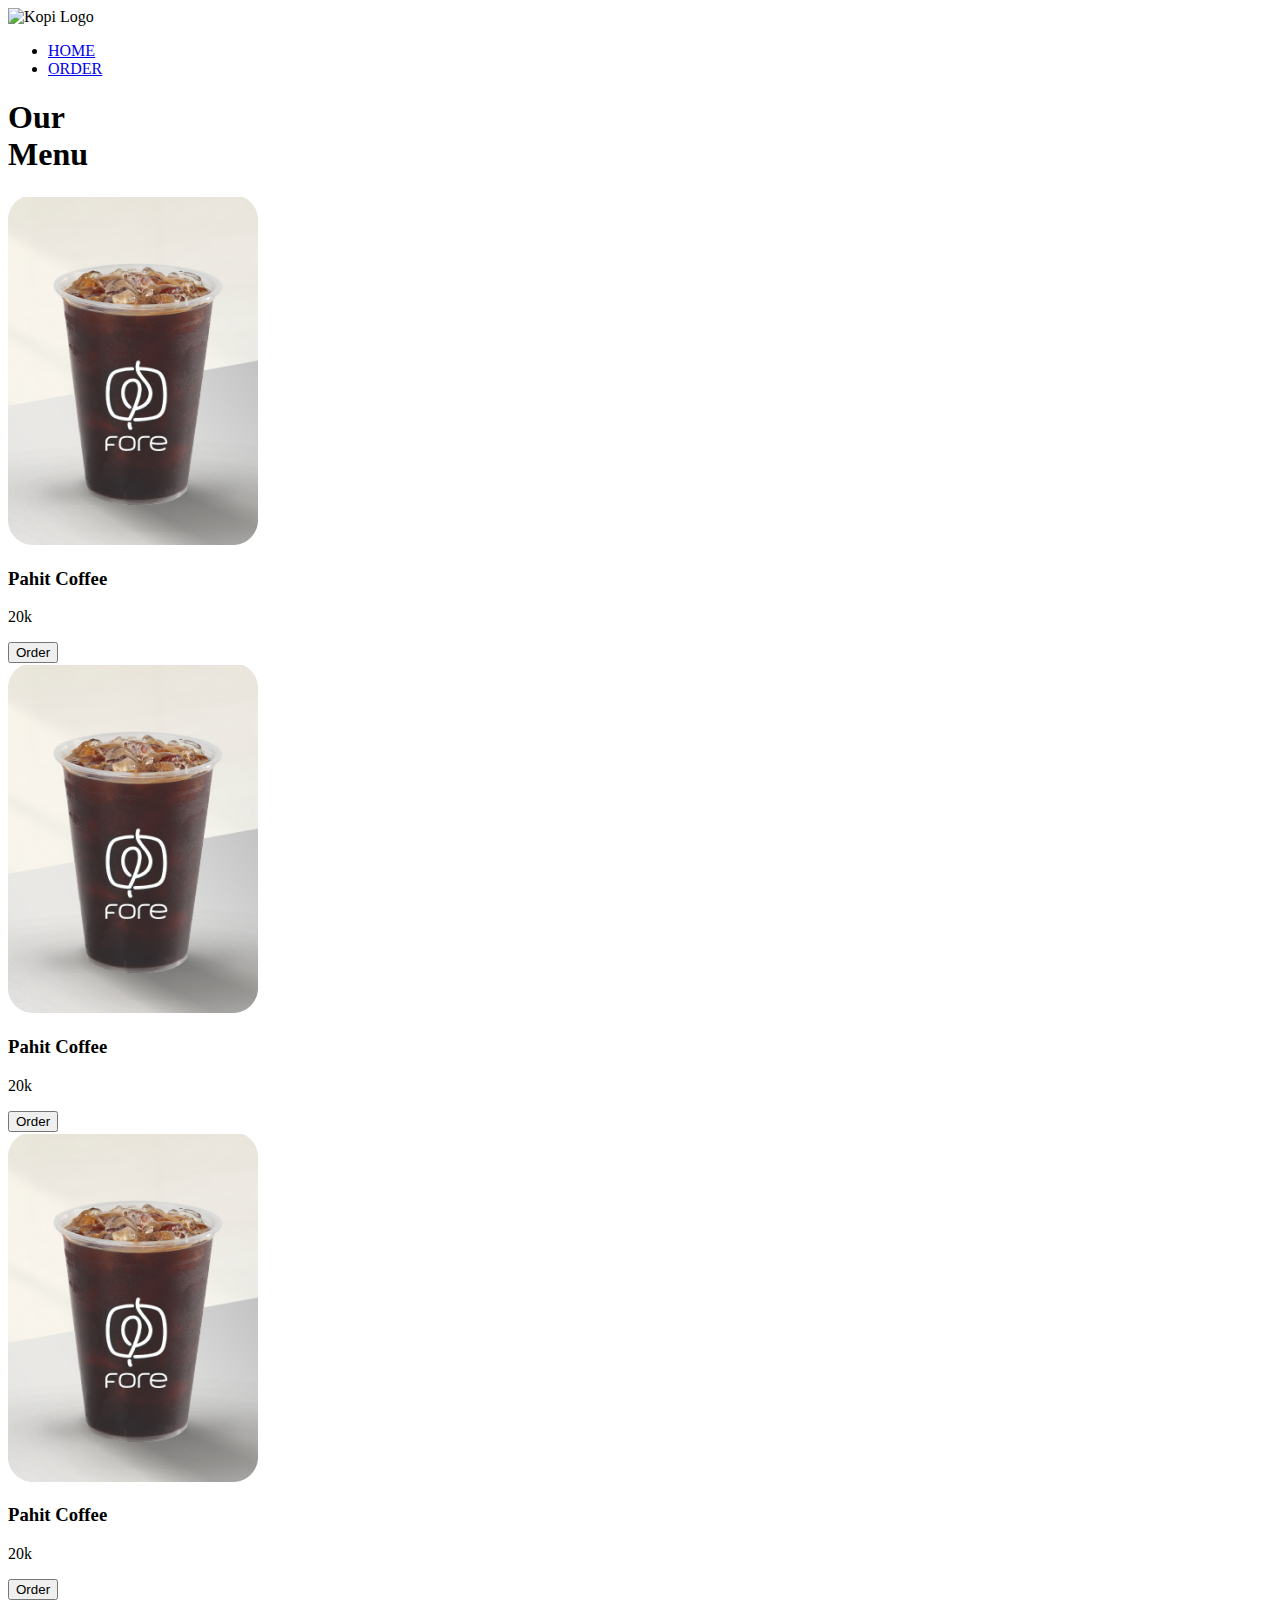
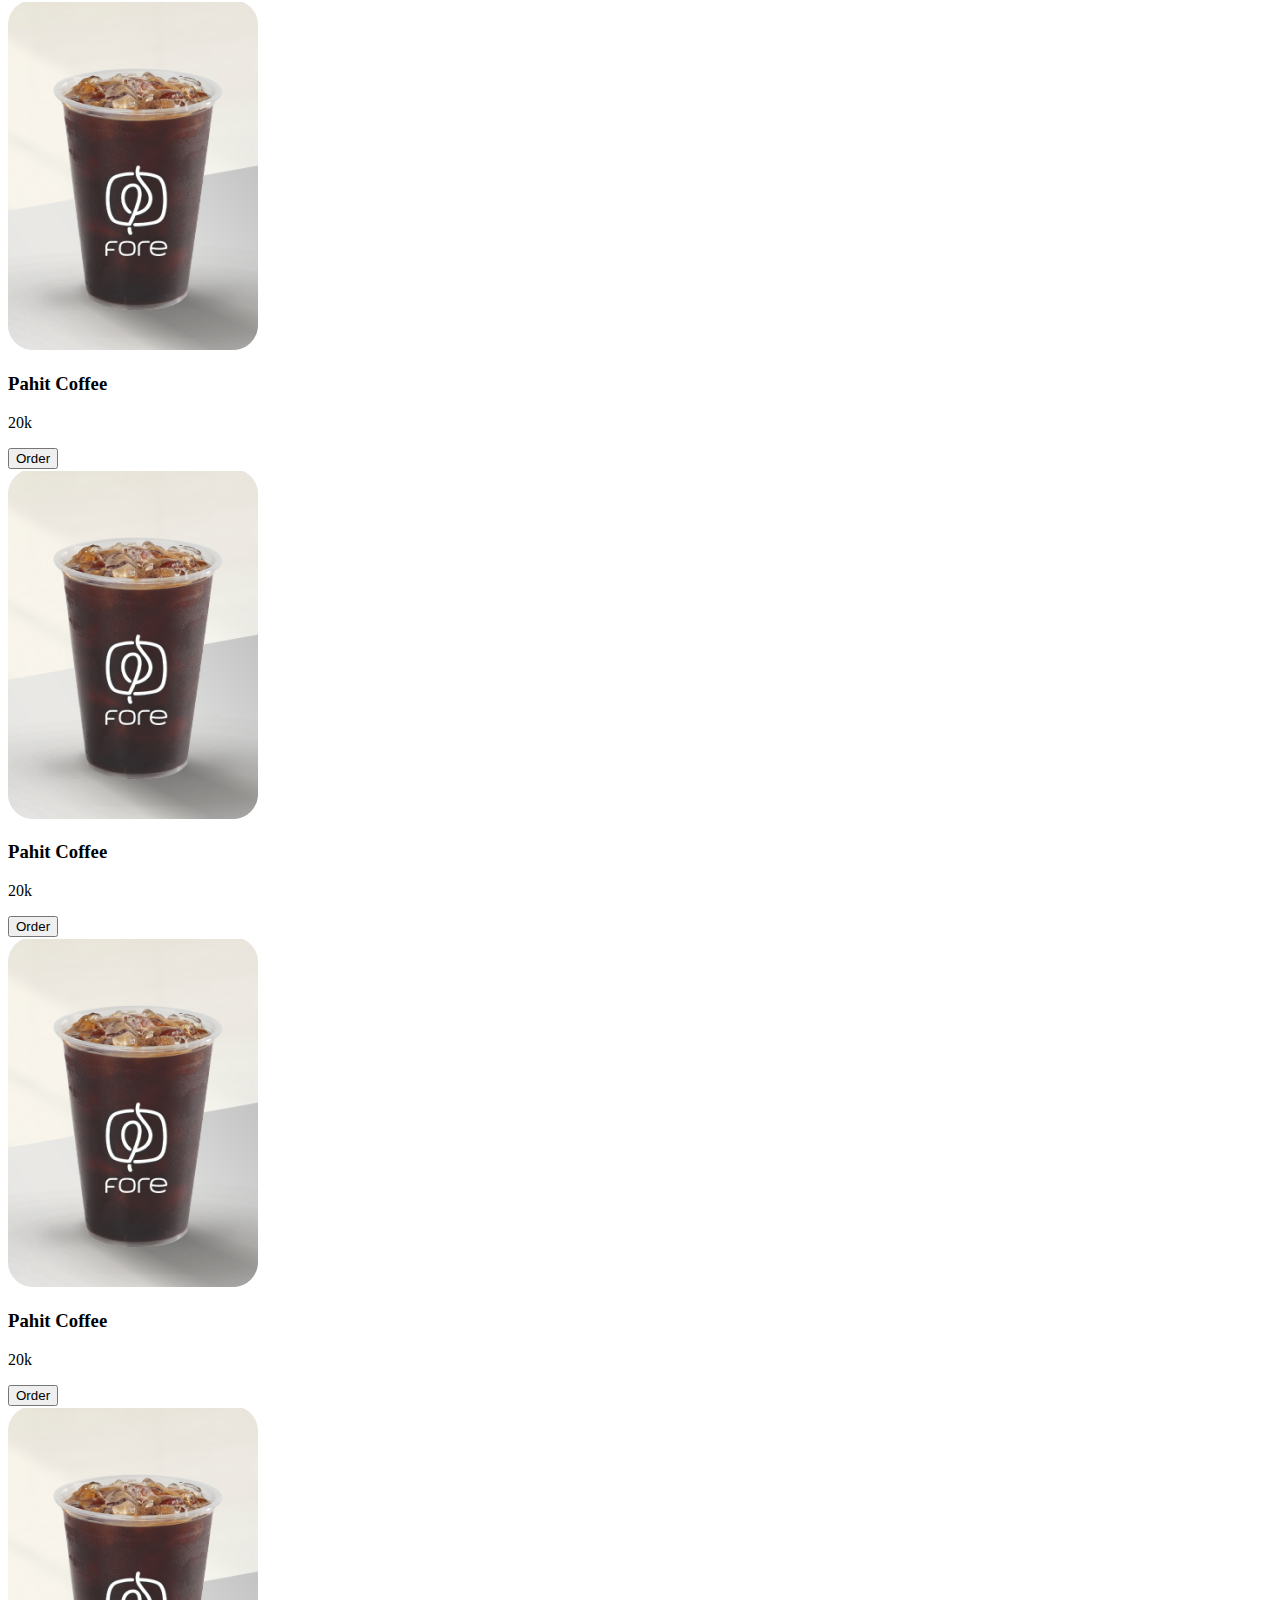
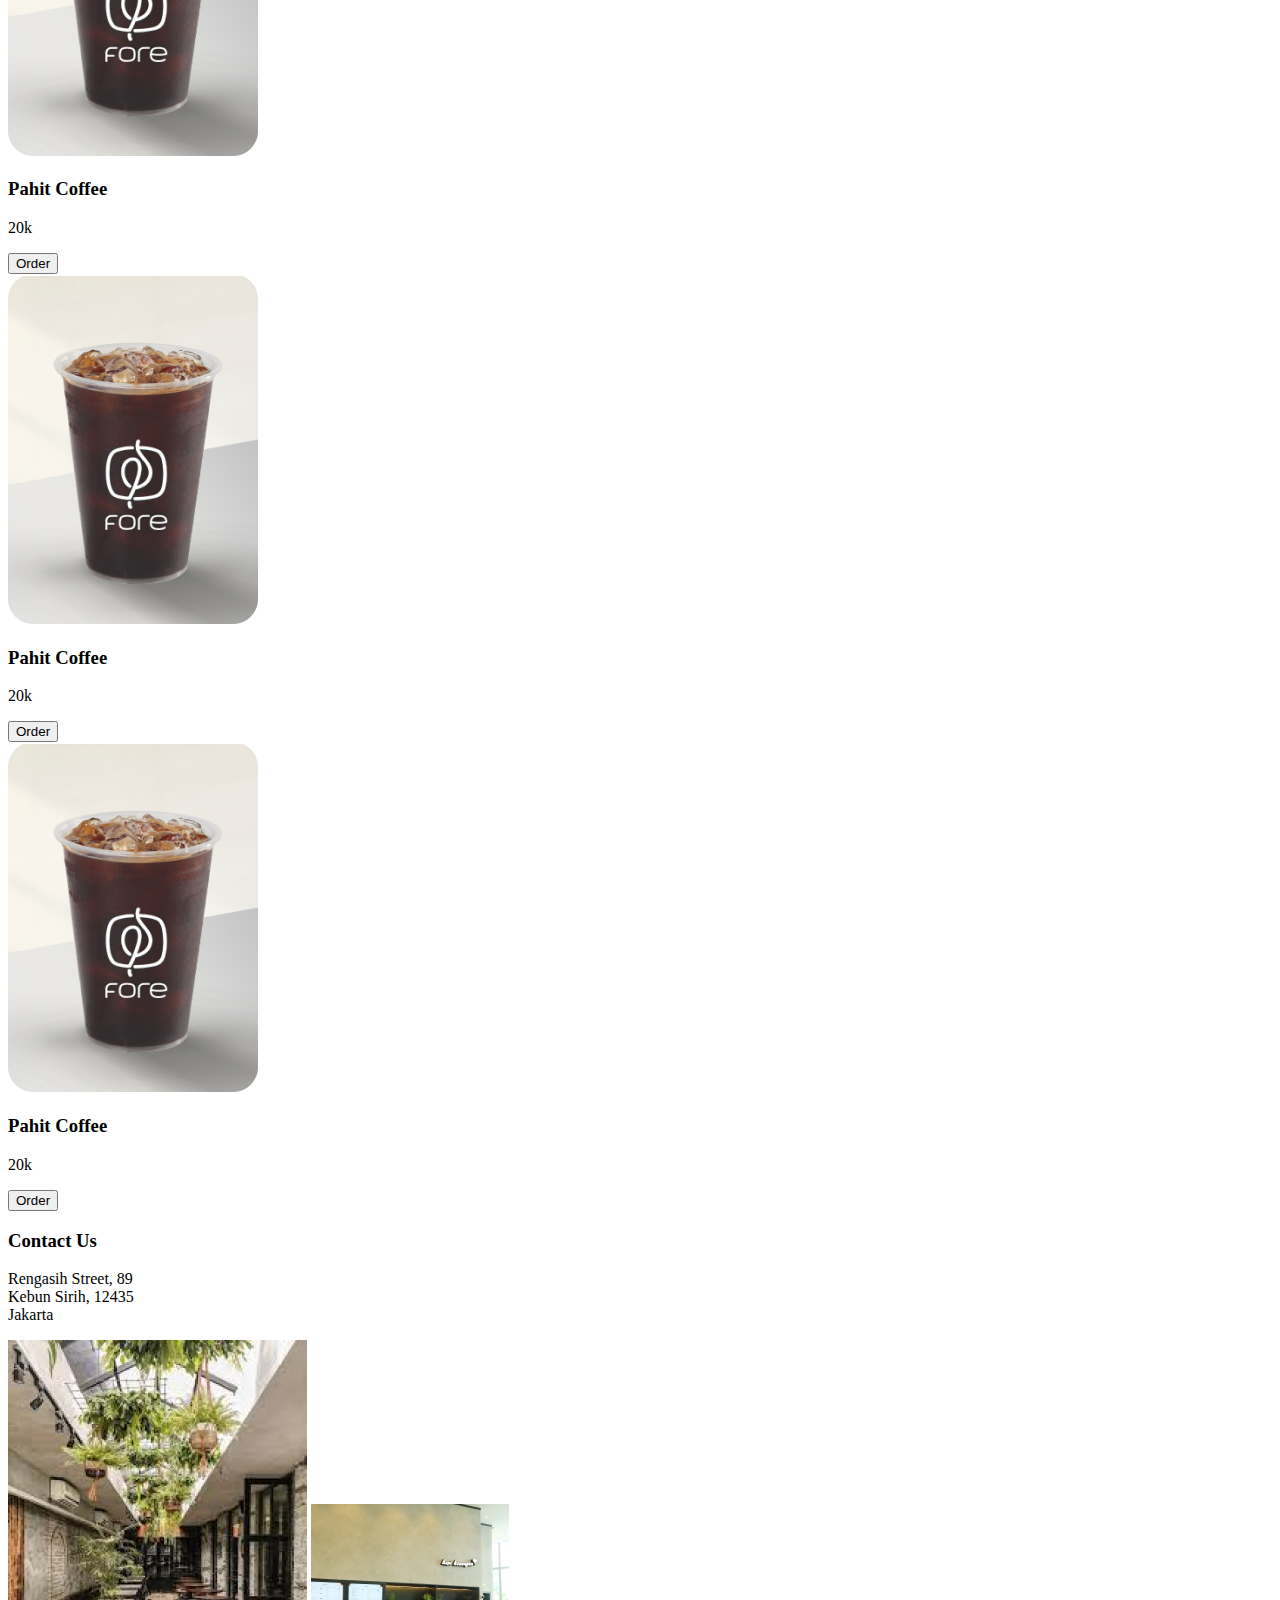
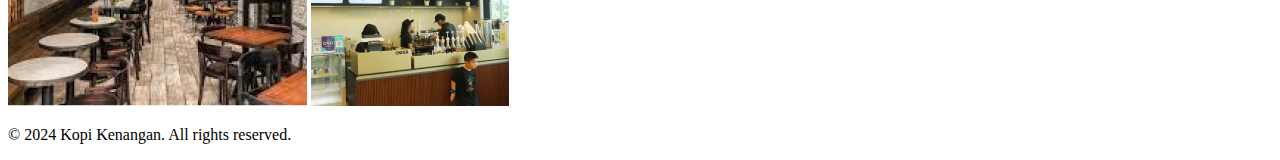
==== catalog.html @ 4f4ee63d "Update catalog.html" ====
<!DOCTYPE html>
<html lang="en">
<head>
    <meta charset="UTF-8">
    <meta name="viewport" content="width=device-width, initial-scale=1.0">
    <title>Menu Kopi Kenangan Pemweb</title>
    <link rel="stylesheet" href="styles2.css">
</head>
<body>
    <header>
        <nav>
            <div class="logo">
                <img src="asset/coffeeSeed.png" alt="Kopi Logo">
            </div>
            <ul>
                <li><a href="index.html">HOME</a></li>
                <li><a href="order.html">ORDER</a></li>
            </ul>
        </nav>
    </header>
    <div class="bar" id="headerBar"></div>
    <h1>Our <br>Menu</br></h1>

    <section class="menu"></section>
        <div class="menu-items">
            <div class="menu-card">
                <img src="asset/coffee1.png" alt="Pahit Coffee">
                <h3>Pahit Coffee</h3>
                <p>20k</p>
                <button>Order</button>
            </div>
            <div class="menu-card">
                <img src="asset/coffee1.png" alt="Pahit Coffee">
                <h3>Pahit Coffee</h3>
                <p>20k</p>
                <button>Order</button>
            </div>
            <div class="menu-card">
                <img src="asset/coffee1.png" alt="Pahit Coffee">
                <h3>Pahit Coffee</h3>
                <p>20k</p>
                <button>Order</button>
            </div>
        </div>
    </section>

    <section class="menu"></section>
        <div class="menu-items">
            <div class="menu-card">
                <img src="asset/coffee1.png" alt="Pahit Coffee">
                <h3>Pahit Coffee</h3>
                <p>20k</p>
                <button>Order</button>
            </div>
            <div class="menu-card">
                <img src="asset/coffee1.png" alt="Pahit Coffee">
                <h3>Pahit Coffee</h3>
                <p>20k</p>
                <button>Order</button>
            </div>
            <div class="menu-card">
                <img src="asset/coffee1.png" alt="Pahit Coffee">
                <h3>Pahit Coffee</h3>
                <p>20k</p>
                <button>Order</button>
            </div>
        </div>
    </section>

    <section class="menu"></section>
        <div class="menu-items">
            <div class="menu-card">
                <img src="asset/coffee1.png" alt="Pahit Coffee">
                <h3>Pahit Coffee</h3>
                <p>20k</p>
                <button>Order</button>
            </div>
            <div class="menu-card">
                <img src="asset/coffee1.png" alt="Pahit Coffee">
                <h3>Pahit Coffee</h3>
                <p>20k</p>
                <button>Order</button>
            </div>
            <div class="menu-card">
                <img src="asset/coffee1.png" alt="Pahit Coffee">
                <h3>Pahit Coffee</h3>
                <p>20k</p>
                <button>Order</button>
            </div>
        </div>
    </section>

    <section class="contact">
        <div class="contact-info">
            <h3>Contact Us</h3>
            <p>Rengasih Street, 89<br>Kebun Sirih, 12435<br>Jakarta</p>
        </div>
        <div class="contact-images">
            <img src="asset/storePic1.png" alt="Coffee Shop">
            <img src="asset/storePic2.png" alt="Coffee Shop Interior">
        </div>
    </section>

    <footer>
        <p>© 2024 Kopi Kenangan. All rights reserved.</p>
    </footer>
</body>
</html>
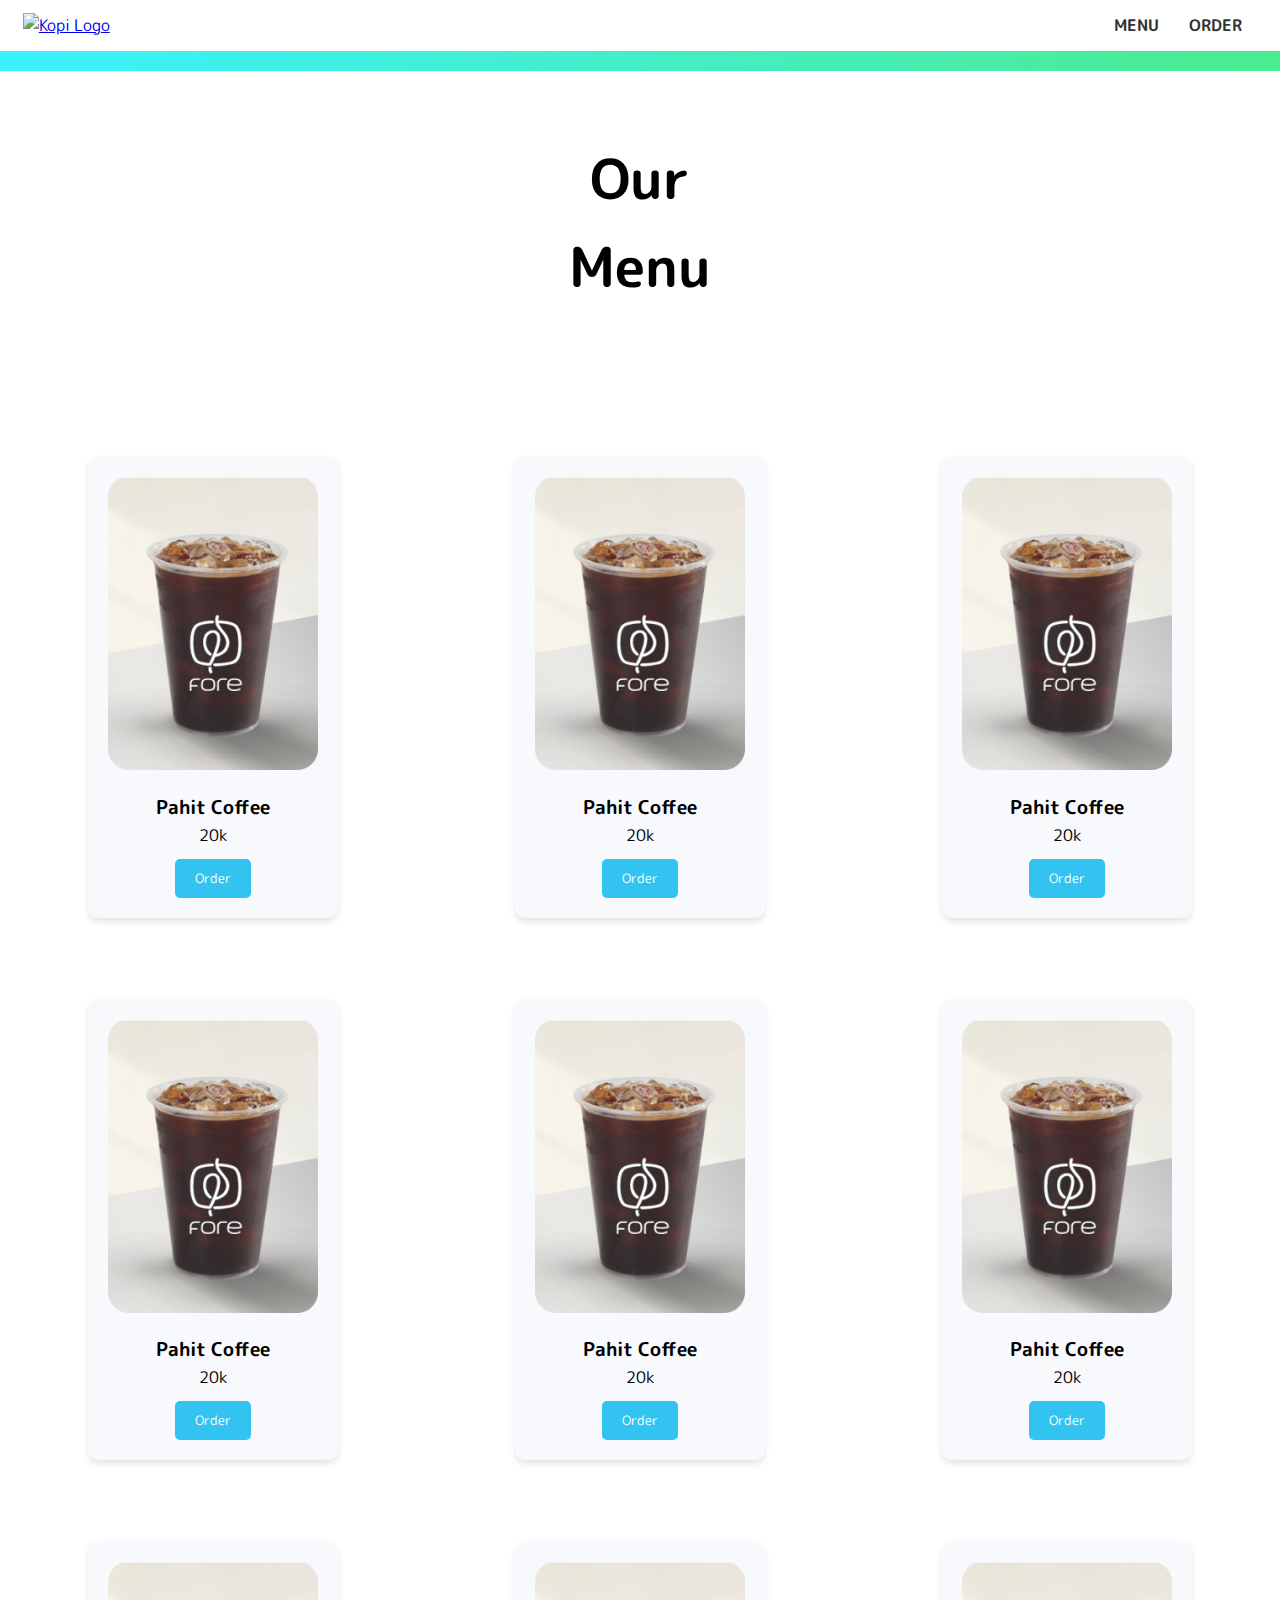
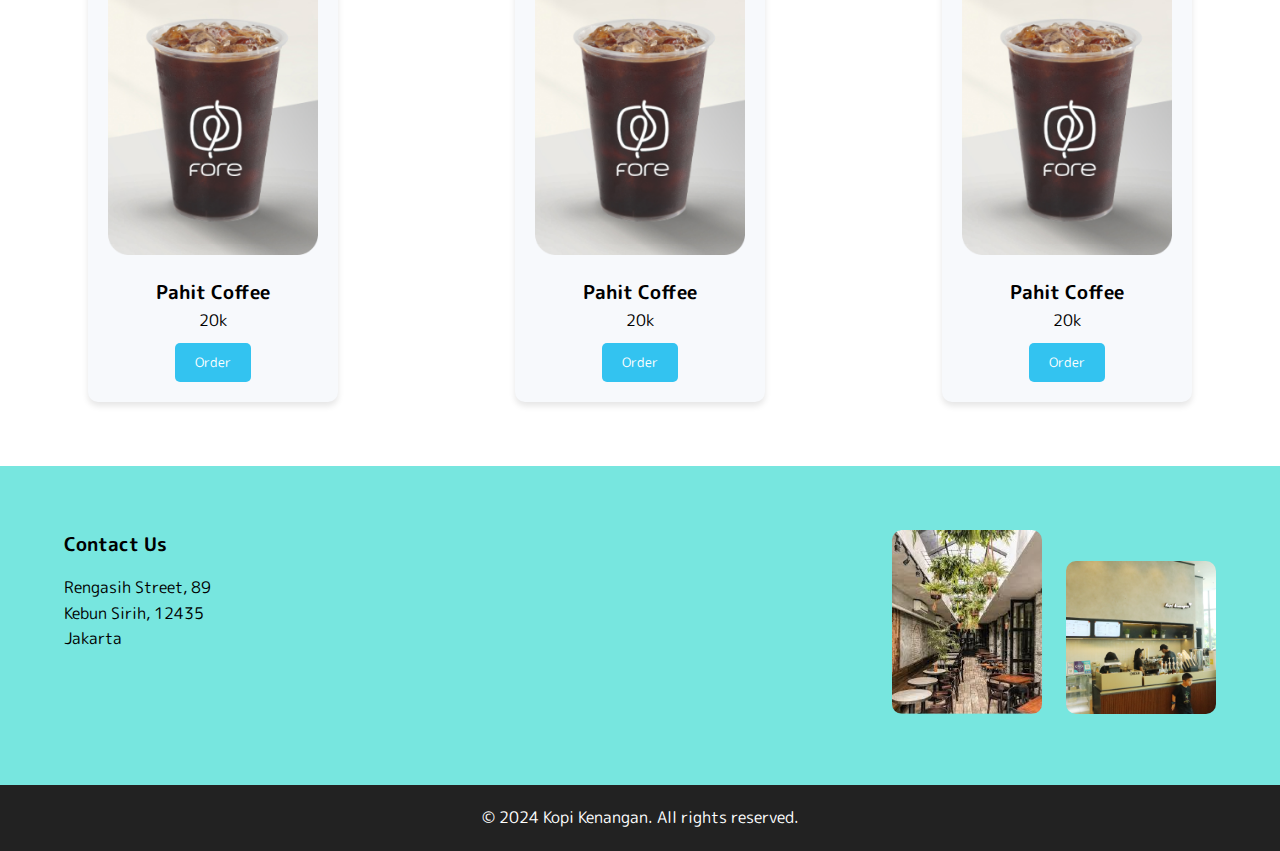
==== commit fd257f72: "Fix dikit" ====
--- a/catalog.html
+++ b/catalog.html
@@ -5,15 +5,18 @@
     <meta name="viewport" content="width=device-width, initial-scale=1.0">
     <title>Menu Kopi Kenangan Pemweb</title>
     <link rel="stylesheet" href="styles2.css">
+    <link rel="stylesheet" href="https://fonts.googleapis.com/css?family=M PLUS Rounded 1c">
 </head>
 <body>
     <header>
         <nav>
-            <div class="logo">
-                <img src="asset/coffeeSeed.png" alt="Kopi Logo">
-            </div>
+            <a href="index.html">
+                <div class="logo">
+                    <img src="asset/coffeeSeed.png" alt="Kopi Logo">
+                </div>
+            </a>
             <ul>
-                <li><a href="index.html">HOME</a></li>
+                <li><a href="catalog.html">MENU</a></li>
                 <li><a href="order.html">ORDER</a></li>
             </ul>
         </nav>
--- a/styles2.css
+++ b/styles2.css
@@ -0,0 +1,185 @@
+* {
+    margin: 0;
+    padding: 0;
+    box-sizing: border-box;
+    font-family: 'M PLUS Rounded 1c';
+}
+
+body {
+    line-height: 1.6;
+}
+
+header {
+    padding: 1%;
+}
+
+nav {
+    padding: 0 10px 0 10px;
+    display: flex;
+    justify-content: space-between;
+    align-items: center;
+}
+
+nav ul {
+    display: flex;
+    list-style: none;
+}
+
+nav ul li {
+    margin: 0 15px;
+}
+
+nav ul li a {
+    font-weight: bolder;
+    text-decoration: none;
+    color: #333;
+    padding: 5px 0;
+}
+
+nav ul li a:hover {
+    border-bottom: 1px solid black;
+}
+
+.bar {
+    height: 20px;
+    width: 100%;
+    background-image: linear-gradient(to left,#4BEB8E, #3BF1FF);
+}
+
+h1 {
+    padding: 5%;
+    text-align: center;
+    font-size: 55px;
+}
+
+.menu {
+    padding: 2%;
+    background-color: #ffffff;
+    text-align: center;
+}
+
+.menu-items {
+    display: flex;
+    justify-content: space-around;
+    margin-top: 30px;
+}
+
+.menu-card {
+    background-color: #f7f9fc;
+    padding: 20px;
+    width: 250px;
+    text-align: center;
+    border-radius: 10px;
+    box-shadow: 0 4px 6px rgba(0, 0, 0, 0.1);
+}
+
+.menu-card img {
+    width: 100%;
+    border-radius: 10px;
+}
+
+.menu-card h3 {
+    margin-top: 15px;
+}
+
+.menu-card button {
+    margin-top: 10px;
+    padding: 10px 20px;
+    border: none;
+    background-color: #33c3f0;
+    color: white;
+    border-radius: 5px;
+    cursor: pointer;
+}
+
+.contact {
+    margin-top: 5%;
+    background-color: #77e6df;
+    display: flex;
+    justify-content: space-between;
+    padding: 5%;
+}
+
+.contact-info h3 {
+    margin-bottom: 15px;
+}
+
+.contact-images img {
+    width: 150px;
+    margin-left: 20px;
+    border-radius: 10px;
+}
+
+footer {
+    background-color: #222;
+    color: white;
+    text-align: right;
+    padding: 20px 0;
+}
+
+footer p {
+    text-align: center;
+}
+
+/* Untuk tablet (lebar layar maksimal 768px) */
+@media (max-width: 768px) {
+    h1 {
+        font-size: 40px;
+    }
+
+    .menu-items {
+        flex-direction: column;
+        align-items: center;
+    }
+
+    .menu-card {
+        width: 80%;
+        margin-bottom: 20px;
+    }
+
+    .contact {
+        flex-direction: column;
+        align-items: center;
+        text-align: center;
+    }
+
+    .contact-images img {
+        width: 100px;
+    }
+
+    footer {
+        text-align: center;
+    }
+}
+
+/* Untuk smartphone (lebar layar maksimal 480px) */
+@media (max-width: 480px) {
+    h1 {
+        font-size: 30px;
+        padding: 10%;
+    }
+
+    .menu-card {
+        width: 100%;
+    }
+
+    .menu-items {
+        flex-direction: column;
+        align-items: center;
+    }
+
+    .contact {
+        padding: 10%;
+        flex-direction: column;
+        align-items: center;
+    }
+
+    .contact-images img {
+        width: 80px;
+        margin: 10px 0;
+    }
+
+    footer {
+        padding: 10px 0;
+    }
+}
